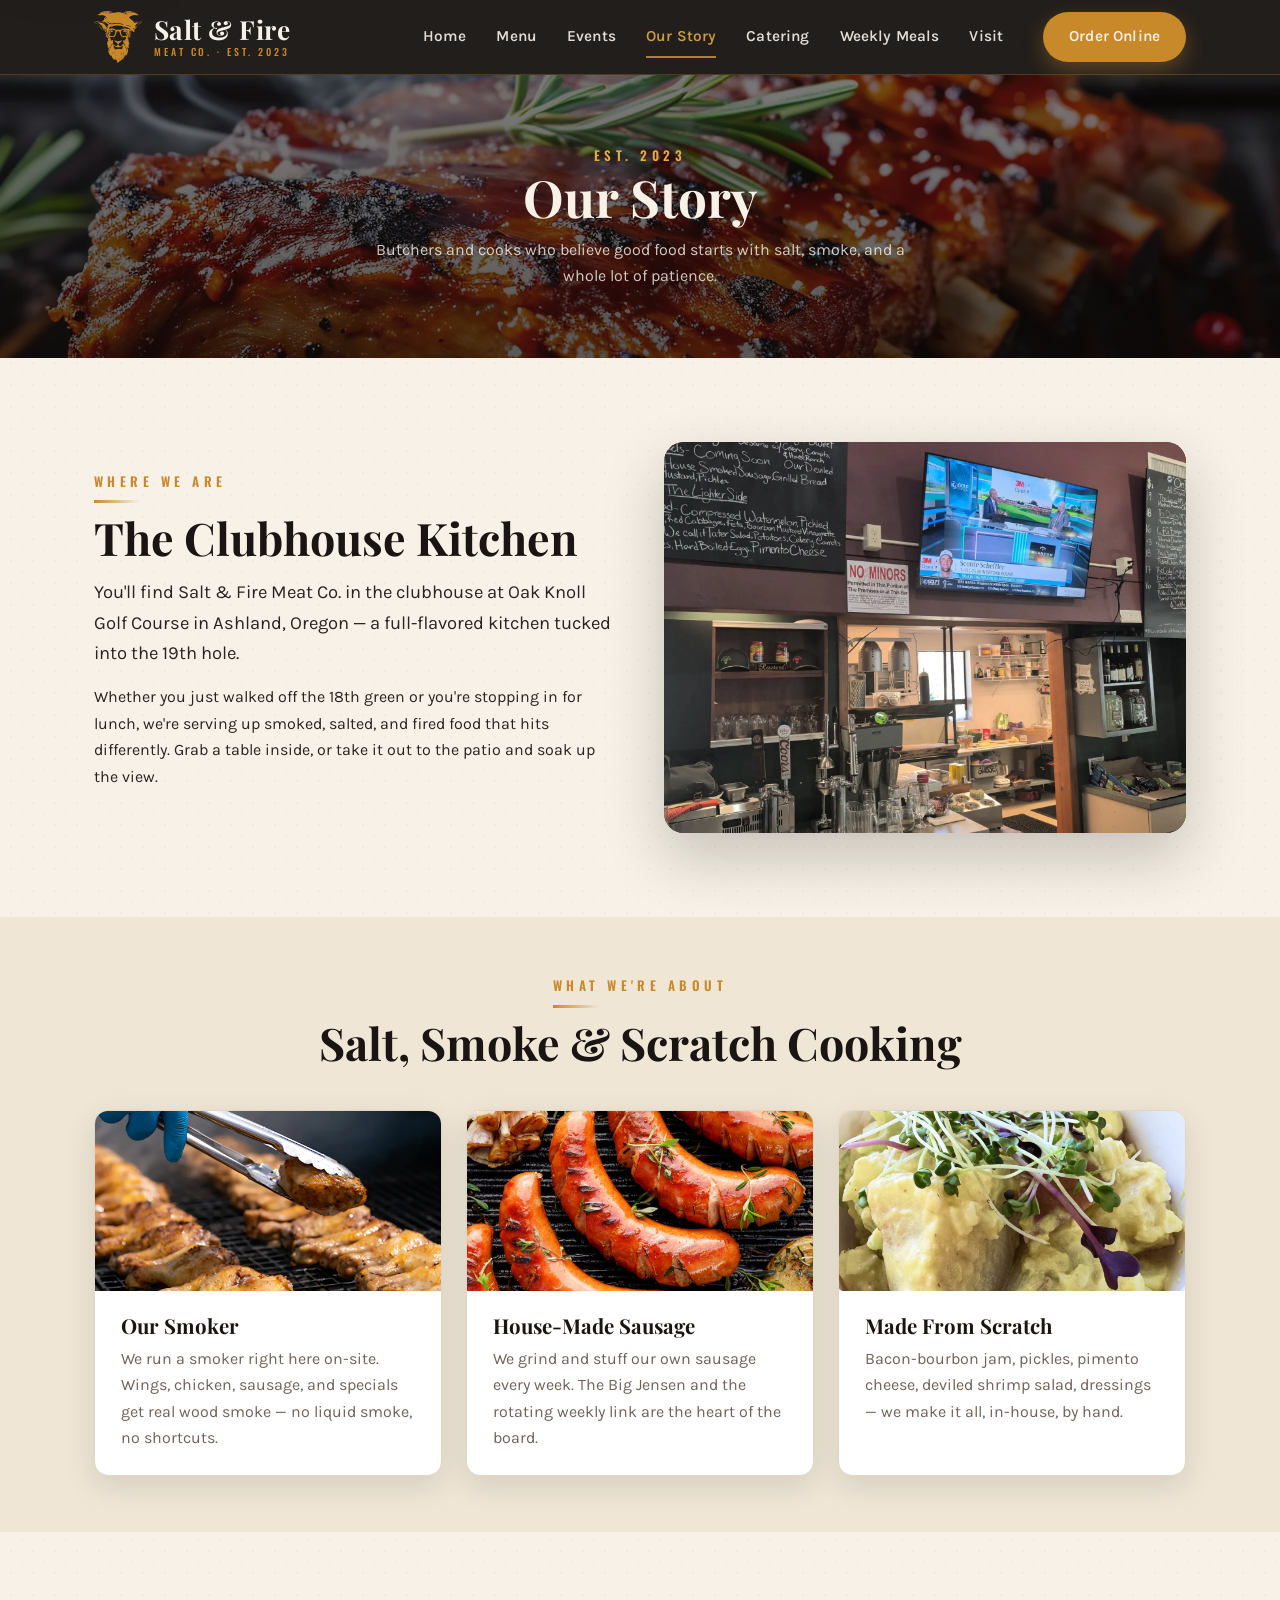
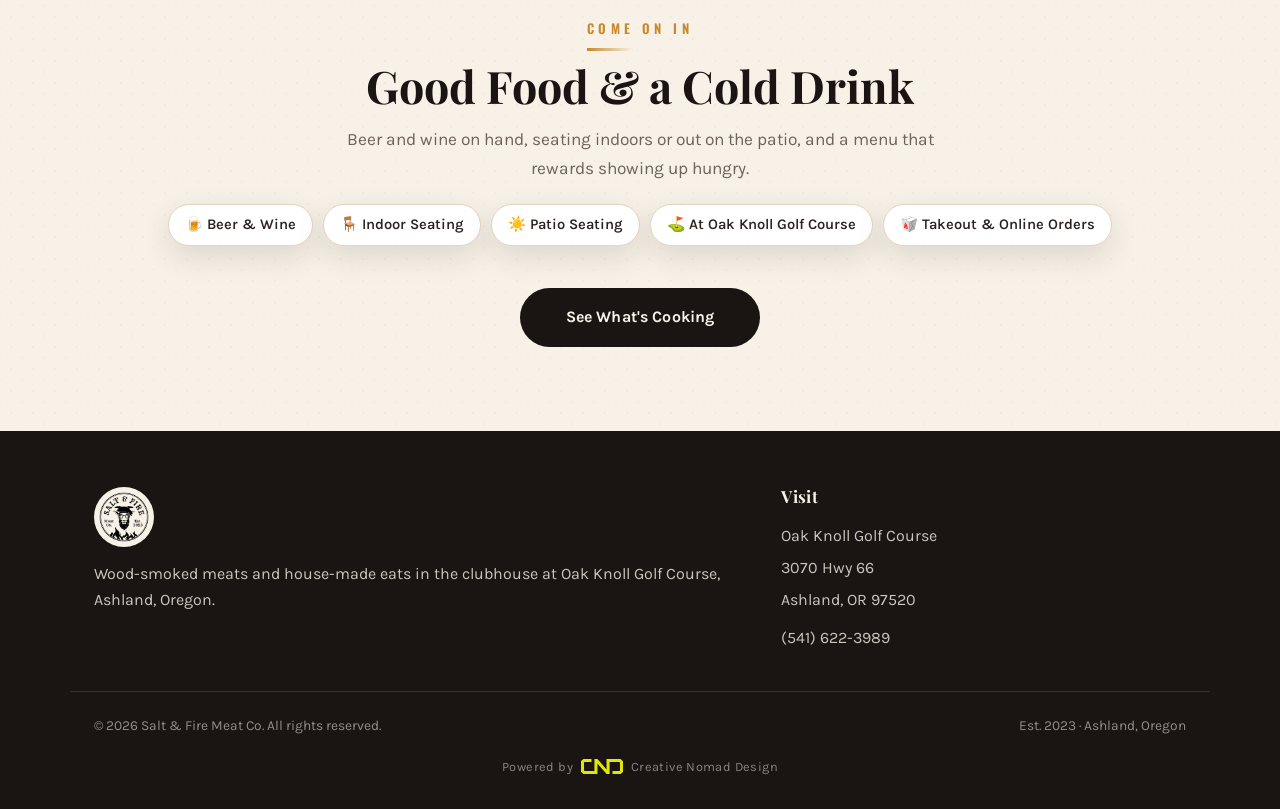
==== about.html @ dfd7606c "Weekly special: The #31 (maple mustard pork tenderloin), retire Cluck This! photo to gallery" ====
<!DOCTYPE html>
<html lang="en">
<head>
  <meta charset="UTF-8" />
  <meta name="viewport" content="width=device-width, initial-scale=1.0" />
  <title>Our Story — Salt &amp; Fire Meat Co. | Ashland, OR</title>
  <meta name="description" content="Meet Salt & Fire Meat Co. — a scratch kitchen and on-site smoker in the clubhouse at Oak Knoll Golf Course, Ashland, Oregon." />
  <link rel="canonical" href="https://www.salt-fire.com/about.html" />
  <meta property="og:type" content="website" />
  <meta property="og:site_name" content="Salt &amp; Fire Meat Co." />
  <meta property="og:title" content="Our Story — Salt &amp; Fire Meat Co. | Ashland, OR" />
  <meta property="og:description" content="Meet Salt & Fire Meat Co. — a scratch kitchen and on-site smoker in the clubhouse at Oak Knoll Golf Course, Ashland, Oregon." />
  <meta property="og:url" content="https://www.salt-fire.com/about.html" />
  <meta property="og:image" content="https://www.salt-fire.com/assets/og/og-image.jpg" />
  <meta property="og:image:width" content="1200" />
  <meta property="og:image:height" content="630" />
  <meta name="twitter:card" content="summary_large_image" />
  <link rel="icon" href="assets/logos/favicon.png?v=12" sizes="any" />
  <link rel="icon" type="image/png" sizes="32x32" href="assets/logos/favicon-32.png?v=12" />
  <link rel="apple-touch-icon" href="assets/logos/apple-touch-icon.png?v=12" />
  <link rel="preconnect" href="https://fonts.googleapis.com" />
  <link rel="preconnect" href="https://fonts.gstatic.com" crossorigin />
  <link href="https://fonts.googleapis.com/css2?family=Playfair+Display:wght@400;600;700;800&family=Oswald:wght@400;500;600&family=Karla:wght@300;400;500;600;700&display=swap" rel="stylesheet" />
  <link rel="stylesheet" href="css/styles.css?v=37" />
</head>
<body>

  <a class="skip-link" href="#main">Skip to content</a>

  <header class="site-header">
    <div class="container nav">
      <a class="nav__brand" href="index.html">
        <img src="assets/logos/sf_head_gld.svg" alt="Salt & Fire Meat Co. logo" />
        <span class="nav__brand-text">
          <span class="nav__brand-name">Salt &amp; Fire</span>
          <span class="nav__brand-sub">Meat Co. · Est. 2023</span>
        </span>
      </a>
      <button class="nav__toggle" aria-label="Open menu" aria-expanded="false" aria-controls="nav-links"><span></span><span></span><span></span></button>
      <nav class="nav__links" id="nav-links">
        <a href="index.html" data-page="index.html">Home</a>
        <a href="menu.html" data-page="menu.html">Menu</a>
        <a href="events.html" data-page="events.html">Events</a>
        <a href="about.html" data-page="about.html">Our Story</a>
        <a href="catering.html" data-page="catering.html">Catering</a>
        <a href="preorders.html" data-page="preorders.html">Weekly Meals</a>
        <a href="location.html" data-page="location.html">Visit</a>
        <a class="btn btn--primary btn--sm nav__cta" href="menu.html#order">Order Online</a>
      </nav>
    </div>
  </header>

  <main id="main" tabindex="-1">
  <section class="page-banner page-banner--our-story">
    <div class="container">
      <span class="eyebrow" style="color:var(--ember-l);">Est. 2023</span>
      <h1>Our Story</h1>
      <p>Butchers and cooks who believe good food starts with salt, smoke, and a whole lot of patience.</p>
    </div>
  </section>

  <section class="section">
    <div class="container split">
      <div class="prose">
        <span class="eyebrow eyebrow--stamp">Where We Are</span>
        <h2 class="section-title">The Clubhouse Kitchen</h2>
        <p class="lead">You'll find Salt &amp; Fire Meat Co. in the clubhouse at Oak Knoll Golf Course in Ashland, Oregon — a full-flavored kitchen tucked into the 19th hole.</p>
        <p>Whether you just walked off the 18th green or you're stopping in for lunch, we're serving up smoked, salted, and fired food that hits differently. Grab a table inside, or take it out to the patio and soak up the view.</p>
      </div>
      <div class="split--media split--media--photo">
        <img src="assets/photos/our_story/our_story_main.webp" data-fallback="assets/logos/salt-n-fire-final.png" alt="Behind the bar at Salt & Fire Meat Co. — kitchen, taps, and the menu boards" />
      </div>
    </div>
  </section>

  <section class="section section--tight" style="background:var(--cream-2);">
    <div class="container">
      <div class="text-center">
        <span class="eyebrow eyebrow--stamp">What We're About</span>
        <h2 class="section-title">Salt, Smoke &amp; Scratch Cooking</h2>
      </div>
      <div class="grid grid-3 mt-3">
        <div class="feature feature--photo">
          <img class="feature__photo" src="assets/photos/our_story/smoker.webp" alt="Our Smoker" data-fallback="assets/logos/salt-n-fire-final.png" loading="lazy">
          <div class="feature__body">
            <h3>Our Smoker</h3>
            <p>We run a smoker right here on-site. Wings, chicken, sausage, and specials get real wood smoke — no liquid smoke, no shortcuts.</p>
          </div>
        </div>
        <div class="feature feature--photo">
          <img class="feature__photo" src="assets/photos/our_story/house_made_sausage.webp" alt="House-Made Sausage" data-fallback="assets/logos/salt-n-fire-final.png" loading="lazy">
          <div class="feature__body">
            <h3>House-Made Sausage</h3>
            <p>We grind and stuff our own sausage every week. The Big Jensen and the rotating weekly link are the heart of the board.</p>
          </div>
        </div>
        <div class="feature feature--photo">
          <img class="feature__photo" src="assets/photos/our_story/made_from_scratch.webp" alt="Made From Scratch" data-fallback="assets/logos/salt-n-fire-final.png" loading="lazy">
          <div class="feature__body">
            <h3>Made From Scratch</h3>
            <p>Bacon-bourbon jam, pickles, pimento cheese, deviled shrimp salad, dressings — we make it all, in-house, by hand.</p>
          </div>
        </div>
      </div>
    </div>
  </section>

  <section class="section">
    <div class="container">
      <div class="text-center">
        <span class="eyebrow eyebrow--stamp">Come On In</span>
        <h2 class="section-title">Good Food &amp; a Cold Drink</h2>
        <p class="section-lead center-lead">Beer and wine on hand, seating indoors or out on the patio, and a menu that rewards showing up hungry.</p>
        <div class="badge-row" style="justify-content:center;">
          <span class="badge">🍺 Beer &amp; Wine</span>
          <span class="badge">🪑 Indoor Seating</span>
          <span class="badge">☀️ Patio Seating</span>
          <span class="badge">⛳ At Oak Knoll Golf Course</span>
          <span class="badge">🥡 Takeout &amp; Online Orders</span>
        </div>
        <a class="btn btn--dark mt-3" href="menu.html">See What's Cooking</a>
      </div>
    </div>
  </section>

  </main>

  <footer class="site-footer">
    <div class="container footer-grid">
      <div class="footer-brand">
        <img src="assets/logos/salt-n-fire-final.png" alt="Salt & Fire Meat Co." />
        <p>Wood-smoked meats and house-made eats in the clubhouse at Oak Knoll Golf Course, Ashland, Oregon.</p>
      </div>
      <div>
        <h4>Visit</h4>
        <ul class="footer-links">
          <li><a href="https://www.google.com/maps/dir/?api=1&destination=Salt+And+Fire,+3070+Hwy+66,+Ashland,+OR+97520" target="_blank" rel="noopener" style="display:inline-block;line-height:2;">Oak Knoll Golf Course<br />3070 Hwy 66<br />Ashland, OR 97520</a></li>
          <li><a href="tel:15416223989">(541) 622-3989</a></li>
        </ul>
      </div>
    </div>
    <div class="container footer-bottom">
      <span>© 2026 Salt &amp; Fire Meat Co. All rights reserved.</span>
      <span>Est. 2023 · Ashland, Oregon</span>
    </div>
    <div class="container footer-powered">
      <a href="https://creativenomad.design/" target="_blank" rel="noopener">Powered by <img src="assets/logos/CND_logo.svg" alt="Creative Nomad Design" /> Creative Nomad Design</a>
    </div>
  </footer>

  <script src="js/main.js?v=23"></script>
</body>
</html>
---- css/styles.css ----
/* =========================================================
   Salt & Fire Meat Co. — Shared Styles
   Smokehouse palette: charcoal, burgundy, ember gold, cream
   Fonts: Playfair Display (headings) + Karla (body)
   ========================================================= */

:root {
  --charcoal:   #1a1513;
  --charcoal-2: #241d1a;
  --burgundy:   #6d1f2c;   /* matches the restaurant wall */
  --burgundy-d: #551621;
  --ember:      #c8892b;   /* warm gold / flame */
  --ember-l:    #e0a94a;
  --cream:      #f7f1e7;
  --cream-2:    #efe6d6;
  --ink:        #2a2320;
  --muted:      #6f625a;
  --line:       #e2d5c2;
  --white:      #ffffff;

  --font-display: "Playfair Display", Georgia, serif;
  --font-sign: "Oswald", "Arial Narrow", sans-serif;   /* BBQ signage / stamps */
  --font-body: "Karla", -apple-system, BlinkMacSystemFont, "Segoe UI", sans-serif;

  --shadow: 0 10px 30px rgba(26, 21, 19, 0.12);
  --shadow-lg: 0 24px 60px rgba(26, 21, 19, 0.22);
  --radius: 14px;
  --maxw: 1140px;
}

* { box-sizing: border-box; margin: 0; padding: 0; }

html { scroll-behavior: smooth; }

body {
  font-family: var(--font-body);
  color: var(--ink);
  /* warm kraft-paper texture */
  background-color: var(--cream);
  background-image:
    radial-gradient(rgba(140,105,70,.05) 1px, transparent 1px),
    radial-gradient(rgba(140,105,70,.04) 1px, transparent 1px);
  background-size: 22px 22px, 22px 22px;
  background-position: 0 0, 11px 11px;
  line-height: 1.65;
  -webkit-font-smoothing: antialiased;
}

img { max-width: 100%; display: block; }

a { color: inherit; text-decoration: none; }

h1, h2, h3, h4 { font-family: var(--font-display); font-weight: 700; line-height: 1.12; color: var(--charcoal); }

.container { width: 100%; max-width: var(--maxw); margin: 0 auto; padding: 0 24px; }

.eyebrow {
  font-family: var(--font-sign);
  text-transform: uppercase;
  letter-spacing: .34em;
  font-size: .82rem;
  font-weight: 600;
  color: var(--ember);
  display: inline-block;
}
/* little flame-divider under signage eyebrows */
.eyebrow--stamp::after {
  content: ""; display: block; width: 46px; height: 3px; margin-top: 8px;
  background: linear-gradient(90deg, var(--ember), transparent);
}

.section { padding: 84px 0; }
.section--tight { padding: 56px 0; }
.section-title { font-size: clamp(1.9rem, 4vw, 2.8rem); margin: 10px 0 14px; }
.section-lead { max-width: 620px; color: var(--muted); font-size: 1.08rem; }
.text-center { text-align: center; }
.center-lead { margin-left: auto; margin-right: auto; }

/* ---------- Buttons ---------- */
.btn {
  display: inline-flex; align-items: center; justify-content: center; gap: 10px;
  font-family: var(--font-body); font-weight: 700; font-size: 1rem;
  padding: 14px 44px; border-radius: 999px; cursor: pointer;
  border: 2px solid transparent; transition: transform .15s ease, box-shadow .15s ease, background .15s ease, color .15s ease;
  letter-spacing: .01em;
}
.btn:hover { transform: translateY(-2px); }
.btn--primary { background: var(--ember); color: var(--charcoal); box-shadow: 0 8px 20px rgba(200,137,43,.35); }
.btn--primary:hover { background: var(--ember-l); }
.btn--ghost { background: transparent; color: var(--cream); border-color: rgba(247,241,231,.4); }
.btn--ghost:hover { border-color: var(--cream); background: rgba(247,241,231,.08); }
.btn--dark { background: var(--charcoal); color: var(--cream); }
.btn--dark:hover { background: var(--charcoal-2); }
.btn--sm { padding: 10px 24px; font-size: .92rem; }

/* ---------- Header / Nav ---------- */
.site-header {
  position: sticky; top: 0; z-index: 50;
  background: rgba(26,21,19,.96);
  backdrop-filter: blur(8px);
  border-bottom: 1px solid rgba(200,137,43,.28);
}
.nav {
  display: flex; align-items: center; justify-content: space-between;
  height: 74px;
}
.nav__brand { display: flex; align-items: center; gap: 12px; }
.nav__brand img { width: auto; height: 52px; display: block; }
.nav__brand-text { display: flex; flex-direction: column; line-height: 1; }
.nav__brand-name { font-family: var(--font-display); font-weight: 700; color: var(--cream); font-size: 1.64rem; letter-spacing: .02em; }
.nav__brand-sub { font-family: var(--font-sign); font-size: .62rem; letter-spacing: .3em; text-transform: uppercase; color: var(--ember); margin-top: 3px; font-weight: 500; }

.nav__links { display: flex; align-items: center; gap: 30px; }
.nav__links a {
  color: var(--cream); font-weight: 600; font-size: .96rem; letter-spacing: .01em;
  position: relative; padding: 4px 0; opacity: .9;
}
.nav__links a:hover { opacity: 1; color: var(--ember-l); }
.nav__links a.is-active { color: var(--ember-l); }
.nav__links a.is-active::after {
  content: ""; position: absolute; left: 0; bottom: -4px; width: 100%; height: 2px; background: var(--ember);
}
.nav__links a.nav__cta { margin-left: 10px; padding: 10px 24px; opacity: 1; }
.nav__links a.nav__cta:hover { color: var(--charcoal); }

.nav__toggle {
  display: none; background: none; border: 0; cursor: pointer; padding: 8px;
}
.nav__toggle span { display: block; width: 26px; height: 2px; background: var(--cream); margin: 5px 0; transition: .25s; }

@media (max-width: 1024px) {
  .nav__toggle { display: block; }
  .nav__links {
    position: absolute; top: 74px; left: 0; right: 0;
    flex-direction: column; align-items: stretch; gap: 0;
    background: var(--charcoal); border-bottom: 0;
    padding: 0 24px; max-height: 0; overflow: hidden;
    transition: max-height .3s ease; }
  .nav__links.is-open {
    max-height: 460px; padding: 8px 24px 24px;
    border-bottom: 1px solid rgba(200,137,43,.28); }
  .nav__links a { padding: 14px 0; border-bottom: 1px solid rgba(247,241,231,.08); }
  .nav__cta { margin: 14px 0 0; }
}

/* ---------- Hero ---------- */
.hero {
  position: relative;
  /* smoky charcoal with warm woodgrain planks + ember glow */
  background:
    linear-gradient(rgba(18,13,11,.86), rgba(18,13,11,.9)),
    repeating-linear-gradient(90deg, rgba(0,0,0,.16) 0 2px, transparent 2px 7px),
    repeating-linear-gradient(0deg, rgba(80,45,25,.35) 0 26px, rgba(52,30,18,.35) 26px 52px),
    radial-gradient(circle at 72% 8%, rgba(200,137,43,.28), transparent 55%),
    var(--charcoal);
  color: var(--cream);
  text-align: center;
  padding: 52px 0 88px;
  overflow: hidden;
}
.hero::before {
  content: ""; position: absolute; inset: 0; z-index: 0; pointer-events: none;
  background: url('../assets/photos/home/james.webp') center/cover no-repeat;
  opacity: .2;
  -webkit-mask-image: linear-gradient(90deg, transparent 0%, #000 28%, #000 72%, transparent 100%);
          mask-image: linear-gradient(90deg, transparent 0%, #000 28%, #000 72%, transparent 100%);
}
.hero::after {
  content: ""; position: absolute; inset: 0; z-index: 1; pointer-events: none;
  background: radial-gradient(circle at 50% 120%, rgba(200,137,43,.35), transparent 45%);
  opacity: .5;
}
.hero__kicker { position: relative; z-index: 2; color: var(--ember-l); display: inline-block; margin-bottom: 14px; }
.hero__kicker::after { margin-left: auto; margin-right: auto; }
.hero__logo { width: 148px; height: 148px; margin: 0 auto 22px; background: var(--cream); border-radius: 50%; padding: 10px; box-shadow: var(--shadow-lg); position: relative; z-index: 2; }
.hero__title { font-size: clamp(2.4rem, 6vw, 4.2rem); color: var(--cream); position: relative; z-index: 2; }
.hero__title .amp { color: var(--ember-l); white-space: nowrap; } /* keep "Done Right." together so it wraps as one unit on phones */
.hero__tagline { max-width: 640px; margin: 18px auto 0; font-size: 1.2rem; color: rgba(247,241,231,.86); position: relative; z-index: 2; }
.hero__meta { margin-top: 12px; font-size: .95rem; letter-spacing: .04em; color: var(--ember-l); position: relative; z-index: 2; }
.hero__actions { margin-top: 34px; display: flex; gap: 14px; justify-content: center; flex-wrap: wrap; position: relative; z-index: 2; }

/* page banner (interior pages) */
.page-banner {
  background:
    linear-gradient(rgba(16,11,9,.82), rgba(16,11,9,.9)),
    repeating-linear-gradient(0deg, rgba(0,0,0,.14) 0 26px, rgba(255,255,255,.02) 26px 52px),
    var(--burgundy);
  color: var(--cream); text-align: center; padding: 68px 0;
}
/* Weekly Meals banner — photo behind the title, same treatment as the home hero */
.page-banner--meals {
  background:
    linear-gradient(rgba(16,11,9,.55), rgba(16,11,9,.68)),
    url('../assets/photos/weekly_meals/page_banner.webp') center/cover no-repeat,
    var(--charcoal);
}
.page-banner--catering {
  background:
    linear-gradient(rgba(16,11,9,.55), rgba(16,11,9,.68)),
    url('../assets/photos/catering/page_banner.webp') center/cover no-repeat,
    var(--charcoal);
}
.page-banner--menu {
  background:
    radial-gradient(ellipse 62% 120% at 50% 55%, rgba(16,11,9,.62), transparent 100%),
    linear-gradient(rgba(16,11,9,.42), rgba(16,11,9,.55)),
    url('../assets/photos/menu/page_banner.webp') center/cover no-repeat,
    var(--charcoal);
}
.page-banner--events {
  background:
    linear-gradient(rgba(16,11,9,.55), rgba(16,11,9,.68)),
    url('../assets/photos/events/banner_events.webp') center/cover no-repeat,
    var(--charcoal);
}
.page-banner--our-story {
  background:
    linear-gradient(rgba(16,11,9,.55), rgba(16,11,9,.68)),
    url('../assets/photos/our_story/banner_our_story.webp') center/cover no-repeat,
    var(--charcoal);
}
.page-banner--visit {
  background:
    linear-gradient(rgba(16,11,9,.55), rgba(16,11,9,.68)),
    url('../assets/photos/visit/banner_visit.webp') center/cover no-repeat,
    var(--charcoal);
}
.page-banner h1 { color: var(--cream); font-size: clamp(2rem, 5vw, 3.2rem); }
.page-banner p { color: rgba(247,241,231,.82); margin-top: 10px; max-width: 560px; margin-left: auto; margin-right: auto; }

/* ---------- Cards / features ---------- */
.grid { display: grid; gap: 24px; }
.grid-3 { grid-template-columns: repeat(3, 1fr); }
.grid-2 { grid-template-columns: repeat(2, 1fr); }
@media (max-width: 860px) { .grid-3 { grid-template-columns: 1fr; } .grid-2 { grid-template-columns: 1fr; } }

.feature {
  background: var(--white); border: 1px solid var(--line); border-radius: var(--radius);
  padding: 30px 26px; box-shadow: var(--shadow); transition: transform .18s ease;
}
.feature:hover { transform: translateY(-4px); }
.feature__icon { font-size: 1.7rem; width: 54px; height: 54px; display: grid; place-items: center; background: var(--cream-2); border-radius: 12px; margin-bottom: 16px; }
.feature h3 { font-size: 1.28rem; margin-bottom: 8px; }
.feature p { color: var(--muted); }

/* Photo variant — image bleeds to the card edges, body keeps the normal padding */
.feature--photo { padding: 0; overflow: hidden; }
.feature__photo { width: 100%; height: 180px; object-fit: cover; display: block; }
.feature__photo.is-fallback { object-fit: contain; padding: 30px; background: var(--cream-2); opacity: .85; }
.feature__body { padding: 24px 26px; }
.feature__body h3 { font-size: 1.28rem; margin-bottom: 8px; }
.feature__body p { color: var(--muted); }

/* ---------- CTA band ---------- */
.cta-band {
  background: linear-gradient(135deg, var(--burgundy), var(--burgundy-d));
  color: var(--cream); text-align: center; border-radius: 20px; padding: 56px 30px;
  box-shadow: var(--shadow-lg);
}
/* Food-photo CTA band backgrounds — one modifier per page, same tint
   treatment as the page banners above so text stays legible. */
.cta-band.cta-band--photo { background-size: cover; background-position: center; }
.cta-band--home {
  background-image: radial-gradient(ellipse 70% 140% at 50% 50%, rgba(20,8,10,.5), transparent 72%), linear-gradient(135deg, rgba(109,31,44,.52), rgba(85,22,33,.62)), url('../assets/photos/online_ordering/online_order_06.webp');
}
.cta-band--menu {
  background-image: radial-gradient(ellipse 70% 140% at 50% 50%, rgba(20,8,10,.5), transparent 72%), linear-gradient(135deg, rgba(109,31,44,.52), rgba(85,22,33,.62)), url('../assets/photos/online_ordering/online_order_06.webp');
}
.cta-band--events {
  background-image: radial-gradient(ellipse 70% 140% at 50% 50%, rgba(20,8,10,.5), transparent 72%), linear-gradient(135deg, rgba(109,31,44,.52), rgba(85,22,33,.62)), url('../assets/photos/online_ordering/online_order_06.webp');
}
.cta-band--location {
  background-image: radial-gradient(ellipse 70% 140% at 50% 50%, rgba(20,8,10,.5), transparent 72%), linear-gradient(135deg, rgba(109,31,44,.52), rgba(85,22,33,.62)), url('../assets/photos/online_ordering/online_order_06.webp');
}
.cta-band h2 { color: var(--cream); font-size: clamp(1.7rem, 4vw, 2.5rem); }
.cta-band p { color: rgba(247,241,231,.85); max-width: 540px; margin: 12px auto 26px; }
.cta-band--photo .eyebrow, .cta-band--photo h2, .cta-band--photo p { text-shadow: 0 2px 10px rgba(10,4,5,.55); }

/* ---------- Menu ---------- */
.menu-group { margin-bottom: 52px; }
.menu-group__head { display: flex; align-items: baseline; gap: 16px; margin-bottom: 26px; }
.menu-group__head h2 { font-family: var(--font-sign); font-weight: 600; text-transform: uppercase; letter-spacing: .06em; font-size: 1.7rem; white-space: nowrap; color: var(--burgundy); }
.menu-group__rule { flex: 1; height: 2px; background: linear-gradient(90deg, var(--ember), transparent); }
.menu-group__sub { font-family: var(--font-body); font-size: .82rem; text-transform: uppercase; letter-spacing: .1em; color: var(--muted); white-space: nowrap; }
.menu-item {
  display: grid;
  grid-template-columns: 1fr auto 176px;
  grid-template-areas:
    "name  price photo"
    "desc  desc  photo";
  gap: 6px 22px; align-items: start;
  padding: 20px 0; border-bottom: 1px dashed var(--line);
}
.menu-item__name { grid-area: name; align-self: center; font-family: var(--font-display); font-size: 1.28rem; font-weight: 700; color: var(--charcoal); }
.menu-item__price { grid-area: price; align-self: center; font-family: var(--font-display); font-size: 1.28rem; font-weight: 700; color: var(--burgundy); white-space: nowrap; }
.menu-item__desc { grid-area: desc; color: var(--muted); font-size: 1rem; max-width: 620px; }
.menu-item__photo {
  grid-area: photo; align-self: center;
  width: 176px; height: 176px; border-radius: 14px; overflow: hidden;
  background: rgba(45,42,38,.04); border: 1px dashed var(--line);
  display: flex; align-items: center; justify-content: center;
}
.menu-item__photo img { width: 100%; height: 100%; object-fit: cover; display: block; }
.menu-item__photo img.is-fallback { object-fit: contain; padding: 20px; opacity: .45; }
@media (max-width: 560px) {
  .menu-group__head { flex-wrap: wrap; gap: 6px 12px; }
  .menu-group__sub { font-size: .76rem; }
  .menu-item { grid-template-columns: 1fr auto 120px; gap: 4px 14px; }
  .menu-item__photo { width: 120px; height: 120px; border-radius: 12px; }
}
.tag {
  display: inline-block; font-size: .68rem; font-weight: 700; letter-spacing: .12em; text-transform: uppercase;
  color: var(--ember); background: rgba(200,137,43,.14); border: 1px solid rgba(200,137,43,.4);
  padding: 2px 9px; border-radius: 999px; margin-left: 10px; vertical-align: middle;
}
.menu-note { font-size: .9rem; color: var(--muted); font-style: italic; }

/* ---------- Info / two-column ---------- */
.split { display: grid; grid-template-columns: 1fr 1fr; gap: 48px; align-items: center; }
@media (max-width: 860px) { .split { grid-template-columns: 1fr; gap: 32px; } }
.split--media {
  border-radius: 20px; overflow: hidden; box-shadow: var(--shadow-lg);
  background:
    radial-gradient(circle at 50% 30%, rgba(200,137,43,.28), transparent 60%),
    linear-gradient(145deg, var(--burgundy), var(--charcoal));
  min-height: 320px; display: grid; place-items: center; padding: 40px;
}
/* logo art is solid black — flip it to cream so it reads on the dark panel */
.split--media img { width: 58%; filter: invert(1) sepia(1) saturate(.35) brightness(1.12) drop-shadow(0 6px 24px rgba(0,0,0,.55)); }
/* Home story panel — Oak Knoll clubhouse photo, faded back behind the logo */
.split--media--clubhouse {
  background:
    linear-gradient(rgba(26,21,19,.22), rgba(26,21,19,.3)),
    url('../assets/photos/home/story_panel.webp') center/cover no-repeat,
    linear-gradient(145deg, var(--burgundy), var(--charcoal));
}
/* Full-bleed photo panel (Our Story) — real photo fills the card, no logo treatment */
.split--media--photo { padding: 0; }
.split--media--photo img:not(.is-fallback) { width: 100%; height: 100%; object-fit: cover; filter: none; }

.prose p { margin-bottom: 16px; color: var(--ink); }
.prose p.lead { font-size: 1.15rem; }

/* Steps */
.steps { counter-reset: step; display: grid; gap: 18px; }
.step { display: flex; gap: 18px; align-items: flex-start; background: var(--white); border: 1px solid var(--line); border-radius: var(--radius); padding: 22px 24px; box-shadow: var(--shadow); }
.step__num { flex: none; width: 42px; height: 42px; border-radius: 50%; background: var(--burgundy); color: var(--cream); font-family: var(--font-display); font-weight: 700; display: grid; place-items: center; font-size: 1.15rem; }
.step h3 { font-size: 1.2rem; margin-bottom: 4px; }
.step p { color: var(--muted); }

/* Info list (location) */
.info-list { list-style: none; display: grid; gap: 18px; }
.info-list li { display: flex; gap: 14px; }
.info-list .k { font-weight: 700; color: var(--charcoal); min-width: 96px; }
.hours-table { width: 100%; border-collapse: collapse; }
.hours-table td { padding: 10px 0; border-bottom: 1px solid var(--line); }
.hours-table td:last-child { text-align: right; color: var(--muted); }

.map-embed { border-radius: 20px; overflow: hidden; box-shadow: var(--shadow-lg); border: 0; width: 100%; min-height: 360px; }

.badge-row { display: flex; flex-wrap: wrap; gap: 10px; margin-top: 22px; }
.badge { display: inline-flex; align-items: center; gap: 8px; background: var(--white); border: 1px solid var(--line); border-radius: 999px; padding: 8px 16px; font-weight: 600; font-size: .92rem; box-shadow: var(--shadow); }

/* ---------- Footer ---------- */
.site-footer { background: var(--charcoal); color: rgba(247,241,231,.8); padding: 56px 0 30px; }
.footer-grid { display: grid; grid-template-columns: 1.6fr 1fr; gap: 40px; }
@media (max-width: 780px) { .footer-grid { grid-template-columns: 1fr; gap: 30px; } }
.site-footer h4 { color: var(--cream); font-size: 1.05rem; margin-bottom: 14px; letter-spacing: .02em; }
.site-footer a { color: rgba(247,241,231,.8); }
.site-footer a:hover { color: var(--ember-l); }
.footer-links { list-style: none; display: grid; gap: 9px; }
.footer-brand img { width: 60px; height: 60px; background: var(--cream); border-radius: 50%; padding: 5px; margin-bottom: 14px; }
.footer-bottom { border-top: 1px solid rgba(247,241,231,.12); margin-top: 40px; padding-top: 22px; display: flex; justify-content: space-between; flex-wrap: wrap; gap: 10px; font-size: .86rem; color: rgba(247,241,231,.55); }
.footer-powered { text-align: center; margin-top: 16px; }
.footer-powered a { display: inline-flex; align-items: center; gap: 8px; font-size: .8rem; letter-spacing: .03em; color: rgba(247,241,231,.5); }
.footer-powered a:hover { color: var(--cream); }
.footer-powered img { height: 15px; width: auto; opacity: .9; transition: opacity .15s ease; }
.footer-powered a:hover img { opacity: 1; }

/* ---------- Photo gallery ---------- */
.gallery { display: grid; grid-template-columns: repeat(3, 1fr); gap: 14px; }
@media (max-width: 780px) { .gallery { grid-template-columns: repeat(2, 1fr); } }
.gallery__item {
  position: relative; overflow: hidden; border-radius: 12px; aspect-ratio: 4 / 3;
  background: linear-gradient(145deg, var(--burgundy), var(--charcoal));
  box-shadow: var(--shadow);
}
.gallery__item img { width: 100%; height: 100%; object-fit: cover; transition: transform .4s ease; }
.gallery__item:hover img { transform: scale(1.06); }
/* fallback logo tint if a photo file is missing */
.gallery__item img.is-fallback { object-fit: contain; padding: 22px; filter: invert(1) sepia(1) saturate(.35) brightness(1.12); opacity: .85; }
.split--media img.is-fallback { filter: invert(1) sepia(1) saturate(.35) brightness(1.12); }

/* ---------- Photo lightbox ---------- */
/* Hidden by default; JS toggles .is-open when a gallery/menu photo is clicked. */
.lightbox {
  display: none;
  position: fixed; inset: 0; z-index: 300;
  align-items: center; justify-content: center;
  background: rgba(10,6,5,.92);
  padding: 40px;
}
.lightbox.is-open { display: flex; }
.lightbox__img { max-width: 100%; max-height: 88vh; border-radius: 10px; box-shadow: var(--shadow-lg); }
.lightbox__close {
  position: absolute; top: 22px; right: 26px;
  width: 44px; height: 44px; border-radius: 50%; border: 0;
  background: rgba(247,241,231,.14); color: var(--cream);
  font-size: 1.9rem; line-height: 1; cursor: pointer;
  display: flex; align-items: center; justify-content: center;
  transition: background .15s ease;
}
.lightbox__close:hover { background: rgba(247,241,231,.26); }
.gallery__item img, .menu-item__photo img { cursor: zoom-in; }
.gallery__item img.is-fallback, .menu-item__photo img.is-fallback { cursor: default; }

/* ---------- Today's Special board ---------- */
/* Never render until JS has populated it (guards against stale/half-loaded JS) */
#todays-special:not(.is-ready) { display: none !important; }
.special-board {
  display: grid; grid-template-columns: auto 1fr auto; align-items: center; gap: 20px 34px;
  background:
    linear-gradient(rgba(16,11,9,.7), rgba(16,11,9,.7)),
    repeating-linear-gradient(0deg, rgba(255,255,255,.02) 0 25px, rgba(0,0,0,.14) 25px 50px),
    var(--charcoal);
  color: var(--cream); border: 1px solid rgba(224,169,74,.35);
  border-radius: 18px; padding: 30px 36px; box-shadow: var(--shadow-lg);
  position: relative; overflow: hidden;
}
.special-board::before {
  content: ""; position: absolute; left: 0; top: 0; bottom: 0; width: 5px;
  background: linear-gradient(var(--ember), var(--burgundy));
  z-index: 1;
}
/* Optional special photo — set a `photo:` path on a special in js/main.js and
   it appears flush against the card's left edge. No photo = board as before. */
.special-board__photo { display: none; }
.special-board.has-photo { grid-template-columns: 340px 1fr auto; }
.special-board.has-photo .special-board__photo {
  display: block; align-self: stretch; position: relative; z-index: 0;
  margin: -30px 0 -30px -36px; min-height: 260px;
}
.special-board__photo img { width: 100%; height: 100%; object-fit: cover; display: block; }
.special-board__label { display: flex; align-items: baseline; flex-wrap: wrap; gap: 14px; margin-bottom: 10px; }
.special-board__eyebrow {
  font-family: var(--font-sign); text-transform: uppercase; letter-spacing: .07em;
  font-size: clamp(1.35rem, 2.7vw, 1.8rem); font-weight: 700; color: var(--ember-l);
  text-shadow: 0 2px 10px rgba(10,4,5,.4);
}
.special-board__day { font-family: var(--font-sign); text-transform: uppercase; letter-spacing: .1em; font-size: .9rem; color: rgba(247,241,231,.75); }
.special-board__name { color: var(--cream); font-size: clamp(1.5rem, 3.2vw, 2.1rem); margin: 0; }
.special-board__desc { color: rgba(247,241,231,.82); margin-top: 6px; max-width: 640px; }
.special-board__side { display: flex; flex-direction: column; align-items: flex-end; gap: 12px; white-space: nowrap; }
.special-board__price { font-family: var(--font-display); font-weight: 700; font-size: 1.9rem; color: var(--ember-l); }
@media (max-width: 760px) {
  .special-board { grid-template-columns: 1fr; text-align: left; gap: 14px 0; padding: 26px 24px; }
  .special-board.has-photo { grid-template-columns: 1fr; }
  .special-board.has-photo .special-board__photo { margin: -26px -24px 4px; height: 260px; min-height: 0; }
  .special-board__label { gap: 10px; }
  .special-board__side { align-items: flex-start; flex-direction: row; justify-content: space-between; width: 100%; align-items: center; }
}

/* ---------- Events calendar embed ---------- */
.cal-embed {
  position: relative; border: 1px solid var(--line); border-radius: var(--radius);
  overflow: hidden; background: var(--white); box-shadow: var(--shadow); min-height: 320px;
}
.cal-embed iframe { display: block; }
.cal-embed:not(.is-connected) iframe { display: none; }
.cal-embed__placeholder { text-align: center; padding: 60px 30px; }
.cal-embed.is-connected .cal-embed__placeholder { display: none; }
.cal-embed__icon { font-size: 2.4rem; margin-bottom: 12px; }
.cal-embed__placeholder h3 { font-size: 1.3rem; margin-bottom: 8px; }
.cal-embed__placeholder p { color: var(--muted); max-width: 460px; margin: 0 auto; }

/* ---------- Accessibility ---------- */
/* Skip-to-content link — visible only when focused */
.skip-link {
  position: absolute; left: 12px; top: -60px; z-index: 200;
  background: var(--charcoal); color: var(--cream);
  padding: 10px 18px; border-radius: 8px; font-weight: 700;
  box-shadow: var(--shadow); transition: top .2s ease;
}
.skip-link:focus { top: 12px; }

/* Visible keyboard focus indicator (mouse clicks stay clean via :focus-visible) */
a:focus-visible, button:focus-visible, .btn:focus-visible,
input:focus-visible, [tabindex]:focus-visible, iframe:focus-visible {
  outline: 3px solid var(--ember-l);
  outline-offset: 3px;
  border-radius: 6px;
}
:target { scroll-margin-top: 90px; }

/* Respect users who prefer reduced motion */
@media (prefers-reduced-motion: reduce) {
  html { scroll-behavior: auto; }
  *, *::before, *::after {
    animation-duration: .001ms !important; animation-iteration-count: 1 !important;
    transition-duration: .001ms !important; scroll-behavior: auto !important;
  }
  .btn:hover, .feature:hover { transform: none; }
}

/* utility */
.mt-0{margin-top:0}.mt-1{margin-top:14px}.mt-2{margin-top:28px}.mt-3{margin-top:42px}
.placeholder-note { display:inline-flex; align-items:center; gap:8px; font-size:.82rem; color: var(--muted); margin-top:10px; }
.placeholder-note::before { content:"●"; color: var(--ember); font-size:.6rem; }
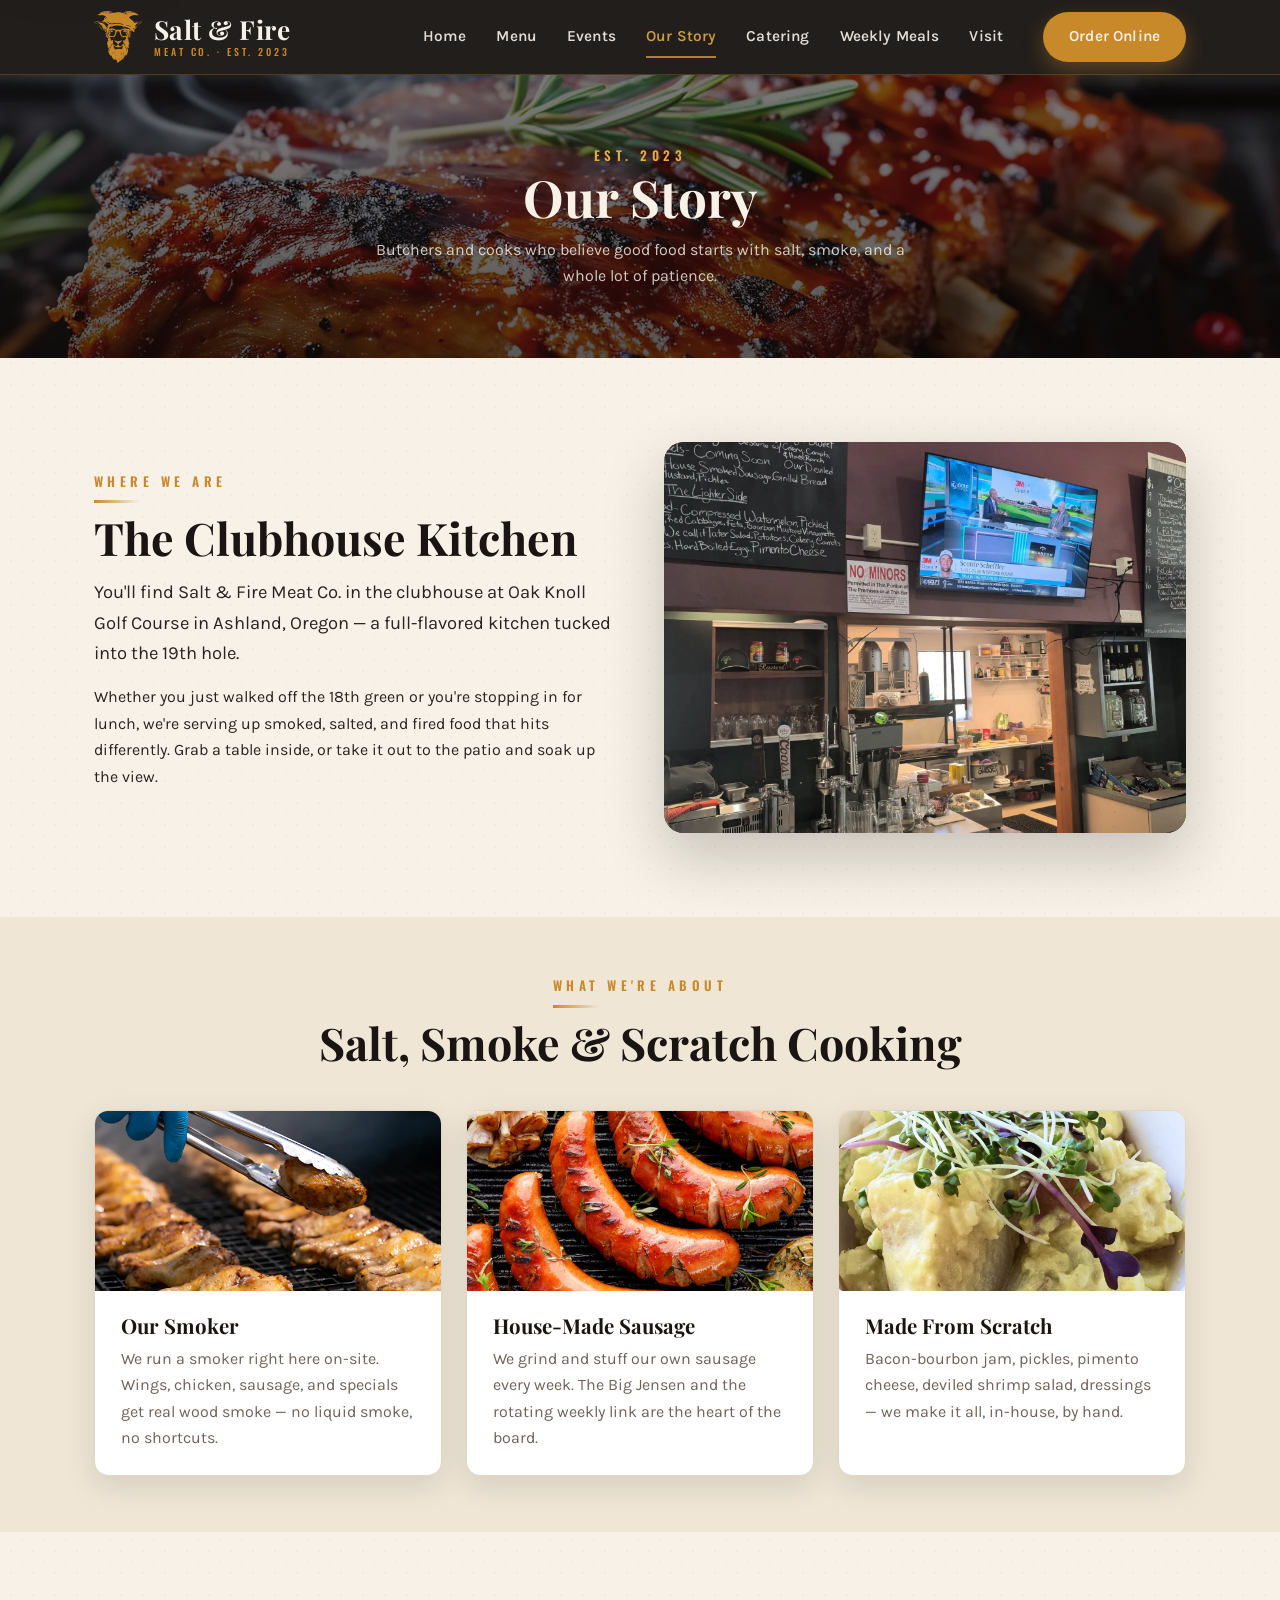
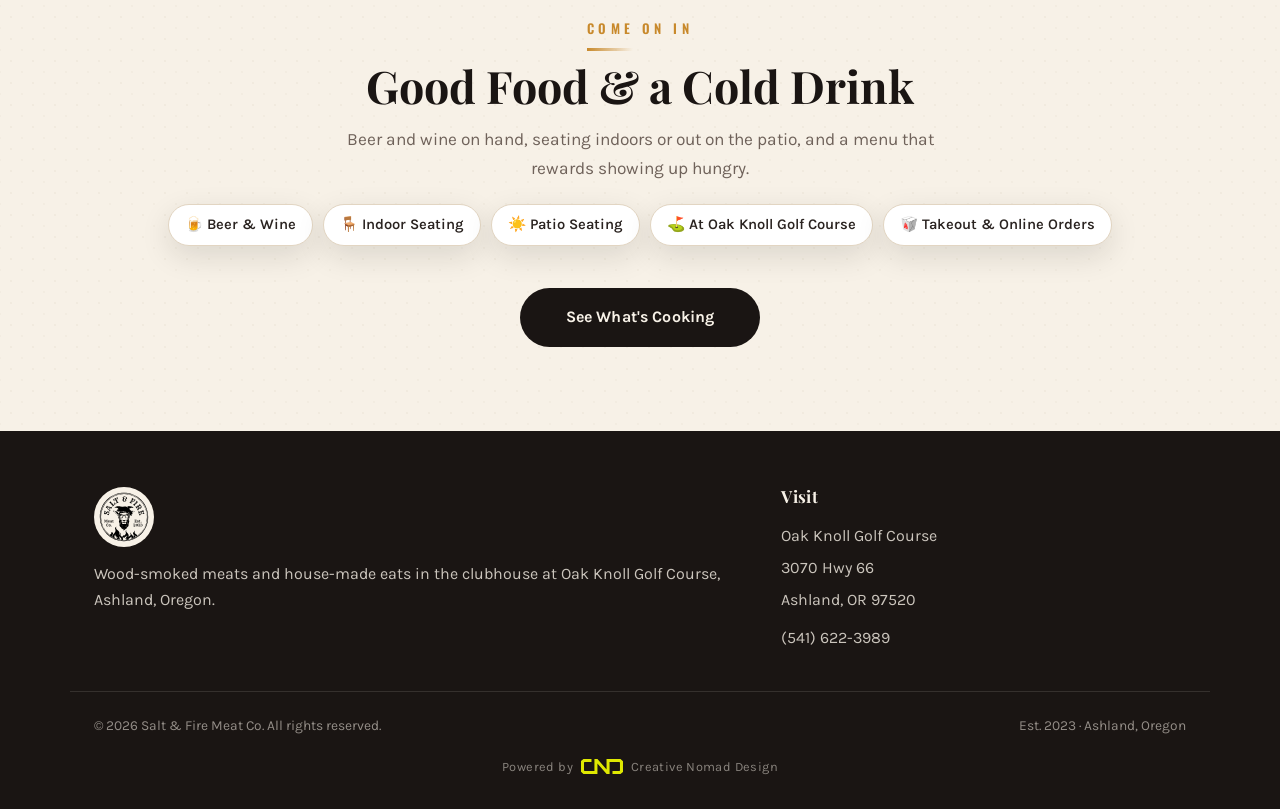
==== commit 1cd406ea: "Perf: SVG logo, cache headers, drop story.jpg 404" ====
--- a/about.html
+++ b/about.html
@@ -21,7 +21,7 @@
   <link rel="preconnect" href="https://fonts.googleapis.com" />
   <link rel="preconnect" href="https://fonts.gstatic.com" crossorigin />
   <link href="https://fonts.googleapis.com/css2?family=Playfair+Display:wght@400;600;700;800&family=Oswald:wght@400;500;600&family=Karla:wght@300;400;500;600;700&display=swap" rel="stylesheet" />
-  <link rel="stylesheet" href="css/styles.css?v=37" />
+  <link rel="stylesheet" href="css/styles.css?v=39" />
 </head>
 <body>
 
@@ -68,7 +68,7 @@
         <p>Whether you just walked off the 18th green or you're stopping in for lunch, we're serving up smoked, salted, and fired food that hits differently. Grab a table inside, or take it out to the patio and soak up the view.</p>
       </div>
       <div class="split--media split--media--photo">
-        <img src="assets/photos/our_story/our_story_main.webp" data-fallback="assets/logos/salt-n-fire-final.png" alt="Behind the bar at Salt & Fire Meat Co. — kitchen, taps, and the menu boards" />
+        <img src="assets/photos/our_story/our_story_main.webp" data-fallback="assets/logos/logo.svg" alt="Behind the bar at Salt & Fire Meat Co. — kitchen, taps, and the menu boards" />
       </div>
     </div>
   </section>
@@ -81,21 +81,21 @@
       </div>
       <div class="grid grid-3 mt-3">
         <div class="feature feature--photo">
-          <img class="feature__photo" src="assets/photos/our_story/smoker.webp" alt="Our Smoker" data-fallback="assets/logos/salt-n-fire-final.png" loading="lazy">
+          <img class="feature__photo" src="assets/photos/our_story/smoker.webp" alt="Our Smoker" data-fallback="assets/logos/logo.svg" loading="lazy">
           <div class="feature__body">
             <h3>Our Smoker</h3>
             <p>We run a smoker right here on-site. Wings, chicken, sausage, and specials get real wood smoke — no liquid smoke, no shortcuts.</p>
           </div>
         </div>
         <div class="feature feature--photo">
-          <img class="feature__photo" src="assets/photos/our_story/house_made_sausage.webp" alt="House-Made Sausage" data-fallback="assets/logos/salt-n-fire-final.png" loading="lazy">
+          <img class="feature__photo" src="assets/photos/our_story/house_made_sausage.webp" alt="House-Made Sausage" data-fallback="assets/logos/logo.svg" loading="lazy">
           <div class="feature__body">
             <h3>House-Made Sausage</h3>
             <p>We grind and stuff our own sausage every week. The Big Jensen and the rotating weekly link are the heart of the board.</p>
           </div>
         </div>
         <div class="feature feature--photo">
-          <img class="feature__photo" src="assets/photos/our_story/made_from_scratch.webp" alt="Made From Scratch" data-fallback="assets/logos/salt-n-fire-final.png" loading="lazy">
+          <img class="feature__photo" src="assets/photos/our_story/made_from_scratch.webp" alt="Made From Scratch" data-fallback="assets/logos/logo.svg" loading="lazy">
           <div class="feature__body">
             <h3>Made From Scratch</h3>
             <p>Bacon-bourbon jam, pickles, pimento cheese, deviled shrimp salad, dressings — we make it all, in-house, by hand.</p>
@@ -128,7 +128,7 @@
   <footer class="site-footer">
     <div class="container footer-grid">
       <div class="footer-brand">
-        <img src="assets/logos/salt-n-fire-final.png" alt="Salt & Fire Meat Co." />
+        <img src="assets/logos/logo.svg" alt="Salt & Fire Meat Co." />
         <p>Wood-smoked meats and house-made eats in the clubhouse at Oak Knoll Golf Course, Ashland, Oregon.</p>
       </div>
       <div>
@@ -148,6 +148,6 @@
     </div>
   </footer>
 
-  <script src="js/main.js?v=23"></script>
+  <script src="js/main.js?v=25"></script>
 </body>
 </html>
--- a/css/styles.css
+++ b/css/styles.css
@@ -314,6 +314,40 @@
   padding: 2px 9px; border-radius: 999px; margin-left: 10px; vertical-align: middle;
 }
 .menu-note { font-size: .9rem; color: var(--muted); font-style: italic; }
+
+/* ---------- Drinks ---------- */
+.menu-divider { display: flex; align-items: center; gap: 18px; margin: 58px 0 46px; }
+.menu-divider::before, .menu-divider::after { content: ""; flex: 1; height: 2px; background: linear-gradient(90deg, transparent, var(--ember)); }
+.menu-divider::after { background: linear-gradient(90deg, var(--ember), transparent); }
+.menu-divider span {
+  font-family: var(--font-sign); font-weight: 600; text-transform: uppercase;
+  letter-spacing: .18em; font-size: 1.35rem; color: var(--ember); white-space: nowrap;
+}
+.drink-list { display: grid; grid-template-columns: 1fr 1fr; gap: 0 48px; }
+.drink-item {
+  display: grid; grid-template-columns: 1fr auto; gap: 3px 18px;
+  align-items: baseline; align-content: start; padding: 15px 0; border-bottom: 1px dashed var(--line);
+}
+.drink-item__name { font-family: var(--font-display); font-size: 1.1rem; font-weight: 700; color: var(--charcoal); }
+.drink-item__price { font-family: var(--font-display); font-size: 1.1rem; font-weight: 700; color: var(--burgundy); white-space: nowrap; }
+.drink-item__price i { font-style: normal; font-size: .68em; font-weight: 500; color: var(--muted); letter-spacing: .04em; }
+.drink-item__desc { grid-column: 1 / -1; color: var(--muted); font-size: .94rem; }
+.drink-row { display: flex; align-items: baseline; gap: 20px; padding: 16px 0; border-bottom: 1px dashed var(--line); flex-wrap: wrap; }
+.drink-row__label {
+  font-family: var(--font-sign); font-weight: 600; text-transform: uppercase; letter-spacing: .1em;
+  font-size: .95rem; color: var(--burgundy); white-space: nowrap; min-width: 92px;
+}
+.drink-tags { list-style: none; margin: 0; padding: 0; display: flex; flex-wrap: wrap; gap: 8px; }
+.drink-tags li {
+  font-size: .88rem; color: var(--charcoal); background: rgba(45,42,38,.04);
+  border: 1px solid var(--line); border-radius: 999px; padding: 5px 13px;
+}
+@media (max-width: 700px) {
+  .drink-list { grid-template-columns: 1fr; gap: 0; }
+  .menu-divider span { font-size: 1.15rem; letter-spacing: .14em; }
+  .drink-row { gap: 8px 16px; }
+  .drink-row__label { min-width: 0; width: 100%; }
+}
 
 /* ---------- Info / two-column ---------- */
 .split { display: grid; grid-template-columns: 1fr 1fr; gap: 48px; align-items: center; }
@@ -411,8 +445,8 @@
   transition: background .15s ease;
 }
 .lightbox__close:hover { background: rgba(247,241,231,.26); }
-.gallery__item img, .menu-item__photo img { cursor: zoom-in; }
-.gallery__item img.is-fallback, .menu-item__photo img.is-fallback { cursor: default; }
+.gallery__item img, .menu-item__photo img, .special-board__photo img, #weekly-special-photo { cursor: zoom-in; }
+.gallery__item img.is-fallback, .menu-item__photo img.is-fallback, #weekly-special-photo.is-fallback { cursor: default; }
 
 /* ---------- Today's Special board ---------- */
 /* Never render until JS has populated it (guards against stale/half-loaded JS) */
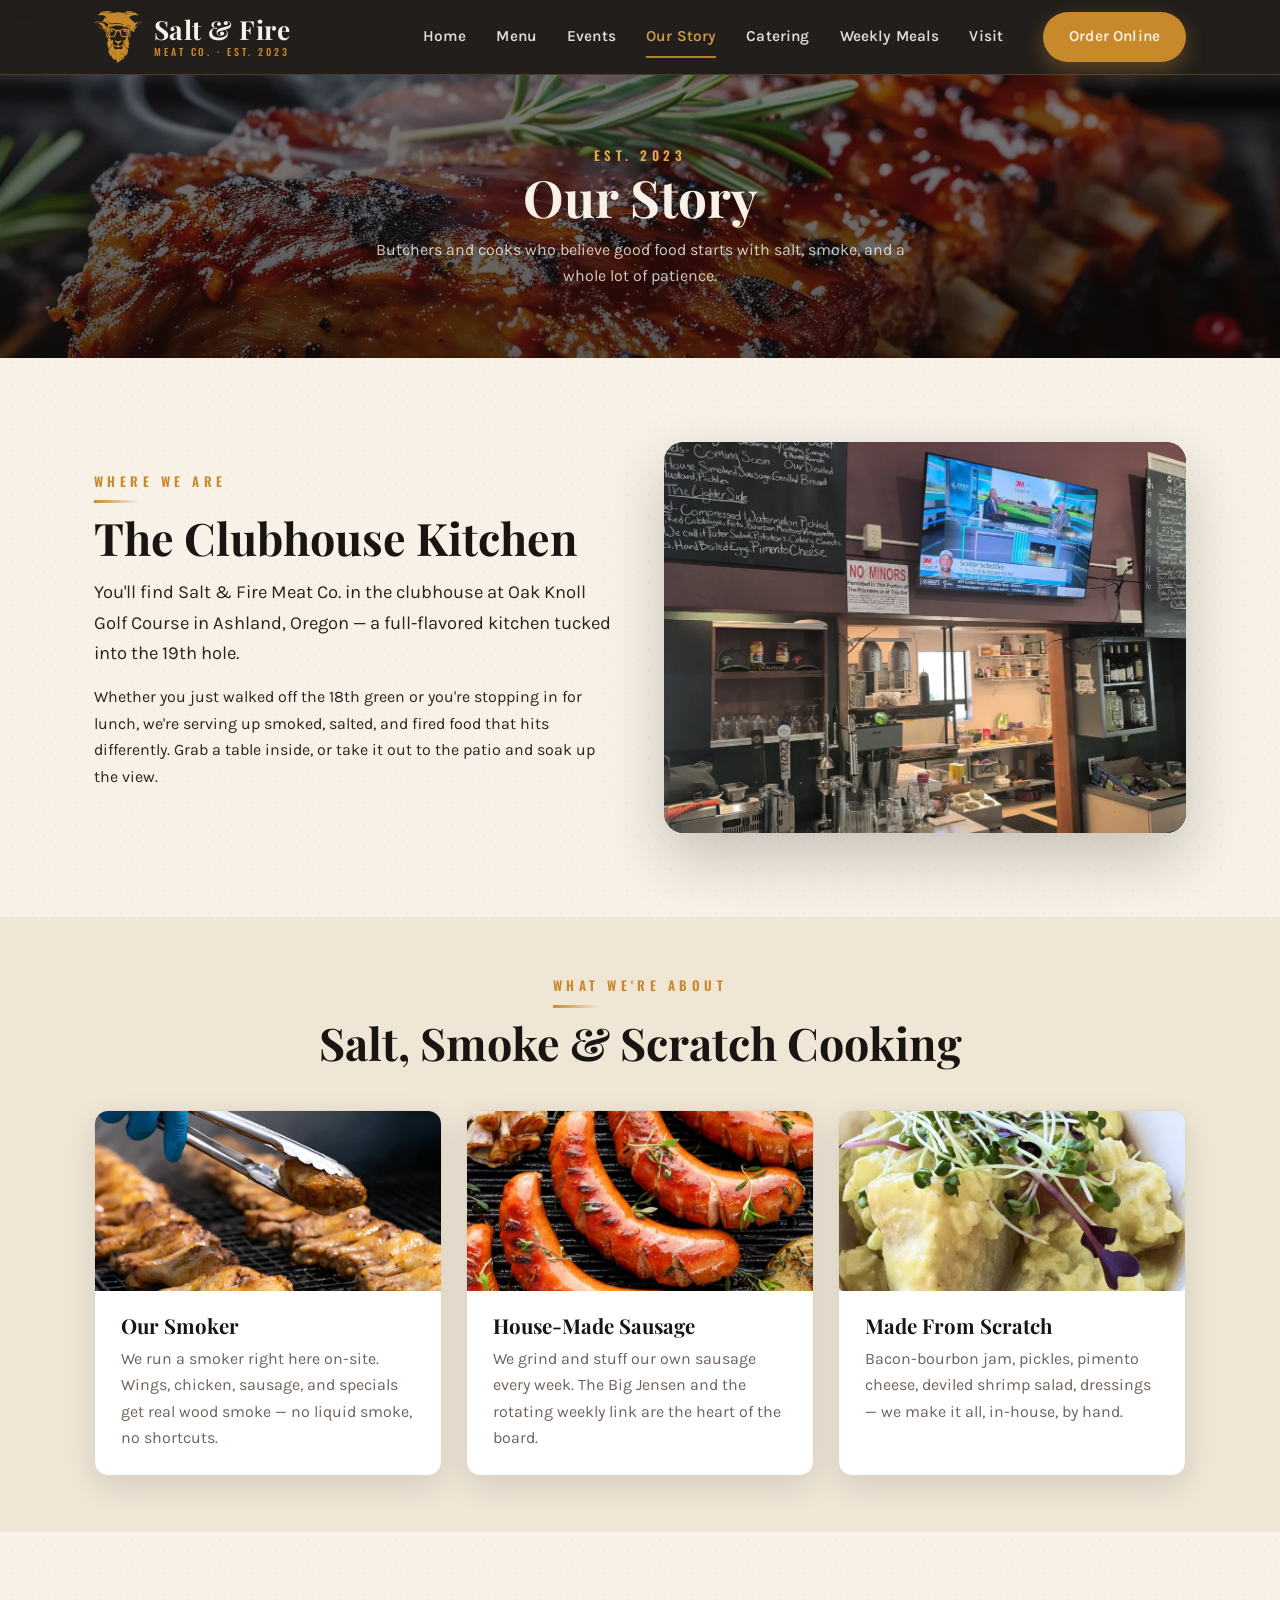
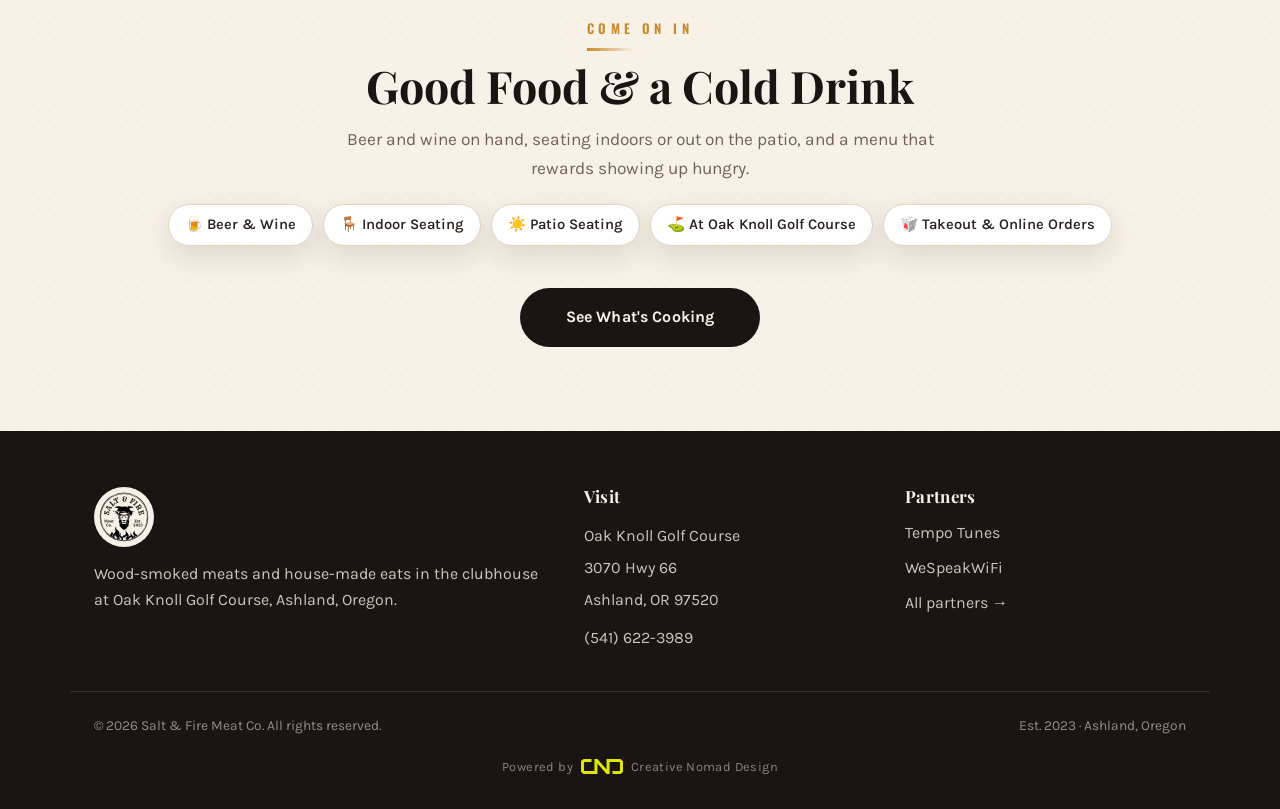
==== commit d08eef5a: "Add Partners page with branded Tempo Tunes + WeSpeakWiFi cards, footer Partners column" ====
--- a/about.html
+++ b/about.html
@@ -21,7 +21,7 @@
   <link rel="preconnect" href="https://fonts.googleapis.com" />
   <link rel="preconnect" href="https://fonts.gstatic.com" crossorigin />
   <link href="https://fonts.googleapis.com/css2?family=Playfair+Display:wght@400;600;700;800&family=Oswald:wght@400;500;600&family=Karla:wght@300;400;500;600;700&display=swap" rel="stylesheet" />
-  <link rel="stylesheet" href="css/styles.css?v=39" />
+  <link rel="stylesheet" href="css/styles.css?v=42" />
 </head>
 <body>
 
@@ -138,6 +138,14 @@
           <li><a href="tel:15416223989">(541) 622-3989</a></li>
         </ul>
       </div>
+      <div>
+        <h4>Partners</h4>
+        <ul class="footer-links">
+          <li><a href="https://www.tempo-tunes.com/" target="_blank" rel="noopener">Tempo Tunes</a></li>
+          <li><a href="https://wespeakwifi.com/" target="_blank" rel="noopener">WeSpeakWiFi</a></li>
+          <li><a href="partners.html">All partners →</a></li>
+        </ul>
+      </div>
     </div>
     <div class="container footer-bottom">
       <span>© 2026 Salt &amp; Fire Meat Co. All rights reserved.</span>
--- a/css/styles.css
+++ b/css/styles.css
@@ -397,7 +397,7 @@
 
 /* ---------- Footer ---------- */
 .site-footer { background: var(--charcoal); color: rgba(247,241,231,.8); padding: 56px 0 30px; }
-.footer-grid { display: grid; grid-template-columns: 1.6fr 1fr; gap: 40px; }
+.footer-grid { display: grid; grid-template-columns: 1.6fr 1fr 1fr; gap: 40px; }
 @media (max-width: 780px) { .footer-grid { grid-template-columns: 1fr; gap: 30px; } }
 .site-footer h4 { color: var(--cream); font-size: 1.05rem; margin-bottom: 14px; letter-spacing: .02em; }
 .site-footer a { color: rgba(247,241,231,.8); }
@@ -536,6 +536,55 @@
   .btn:hover, .feature:hover { transform: none; }
 }
 
+/* Partners page (partners.html) — each card wears its partner's brand */
+/* Tempo Tunes partner card — THEIR brand, not ours: #0a0a0a ground, navBg #241407 header with orange hairline,
+   orange #FF6B35 / yellow #FFC72C, Righteous wordmark, Poppins display, Barlow Semi Condensed body (see Tempo-Tunes DESIGN.md) */
+.partner-tt { background: #0a0a0a; color: #fafafa; border-radius: var(--radius); overflow: hidden; box-shadow: var(--shadow); display: flex; flex-direction: column; transition: transform .18s ease; font-family: "Barlow Semi Condensed", system-ui, sans-serif; text-wrap: pretty; }
+.partner-tt:hover { transform: translateY(-4px); }
+.partner-tt__bar { display: flex; align-items: flex-end; justify-content: center; gap: 12px; background: #241407; border-bottom: 1px solid rgba(255,107,53,.35); padding: 14px 20px 12px; }
+.partner-tt__bar img { width: 46px; height: auto; display: block; }
+.partner-tt__wordmark { font-family: "Righteous", sans-serif; font-weight: 400; font-size: 30px; line-height: 1; letter-spacing: .025em; margin: 0; }
+.tt-o { color: #FF6B35; } .tt-y { color: #FFC72C; }
+.partner-tt__body { padding: 28px 30px 30px; text-align: center; display: flex; flex-direction: column; align-items: center; flex: 1; justify-content: center; }
+.partner-tt__tagline { font-family: "Poppins", system-ui, sans-serif; font-weight: 600; font-size: 1.35rem; line-height: 1.25; color: #fafafa; }
+.partner-tt__copy { color: #a1a1aa; font-size: 1.08rem; line-height: 1.55; margin-top: 10px; max-width: 420px; }
+.partner-tt__free { color: #FFC72C; font-weight: 600; font-size: 1.08rem; margin-top: 12px; }
+.partner-tt__stores { display: flex; flex-wrap: wrap; justify-content: center; gap: 12px; margin-top: 20px; }
+.tt-store { display: inline-flex; align-items: center; gap: 12px; min-width: 190px; padding: 10px 20px; border-radius: 12px; background: #000; border: 1px solid #3f3f46; color: #fafafa; text-align: left; line-height: 1.2; transition: border-color .15s ease; }
+.tt-store:hover, .tt-store:focus-visible { border-color: #FFC72C; }
+.tt-store svg { flex: none; }
+.tt-store__eyebrow { display: block; font-family: "Poppins", system-ui, sans-serif; font-size: 11px; font-weight: 500; letter-spacing: 0; color: #a1a1aa; }
+.tt-store__name { display: block; font-size: 17px; font-weight: 600; color: #fafafa; }
+.partner-tt__web { margin-top: 18px; font-weight: 600; font-size: .95rem; color: #FFC72C; }
+.partner-tt__web:hover { text-decoration: underline; }
+/* WeSpeakWiFi partner card — their palette (navy + signal blue), Poppins 700 display / Open Sans body, mirrors the Tempo Tunes card layout */
+.partner-wsw { position: relative; isolation: isolate; overflow: hidden; display: flex; flex-direction: column; border-radius: var(--radius); box-shadow: var(--shadow); color: #f4f6ff; background: radial-gradient(120% 90% at 100% 100%, #1f3a8a 0%, rgba(31,58,138,0) 60%), linear-gradient(160deg, #0d1430 0%, #131d45 100%); font-family: "Open Sans", system-ui, sans-serif; text-wrap: pretty; transition: transform .18s ease; }
+.partner-wsw:hover { transform: translateY(-4px); }
+.partner-wsw__waves { position: absolute; right: 0; bottom: 0; width: 78%; height: auto; color: #6f8bff; opacity: .16; z-index: -1; pointer-events: none; }
+.partner-wsw__bar { display: flex; align-items: center; justify-content: center; gap: 12px; background: rgba(6,10,28,.72); border-bottom: 1px solid rgba(111,139,255,.4); padding: 14px 20px 12px; min-height: 71px; }
+.wsw-signal { color: #4d6bff; flex: none; }
+.partner-wsw__wordmark { font-family: "Poppins", system-ui, sans-serif; font-weight: 700; font-size: 27px; line-height: 1; letter-spacing: -.01em; color: #fff; margin: 0; }
+.partner-wsw__wordmark span { color: #6f8bff; font-size: .62em; margin-left: 1px; }
+.partner-wsw__body { padding: 28px 30px 30px; text-align: center; display: flex; flex-direction: column; align-items: center; flex: 1; justify-content: center; }
+.partner-wsw__tagline { font-family: "Poppins", system-ui, sans-serif; font-weight: 700; font-size: 1.35rem; line-height: 1.25; color: #fff; }
+.partner-wsw__copy { color: #c3cbe6; font-size: .98rem; line-height: 1.6; margin-top: 10px; max-width: 430px; }
+.partner-wsw__chips { list-style: none; display: flex; flex-wrap: wrap; justify-content: center; gap: 8px; margin: 18px 0 0; padding: 0; }
+.partner-wsw__chips li { font-size: .8rem; font-weight: 600; color: #dbe2ff; padding: 5px 12px; border-radius: 999px; border: 1px solid rgba(111,139,255,.45); background: rgba(77,107,255,.12); }
+.wsw-btn { display: inline-flex; align-items: center; gap: 8px; margin-top: 22px; padding: 12px 26px; border-radius: 8px; background: #3d5afe; color: #fff; font-weight: 600; font-size: 1rem; box-shadow: 0 8px 22px rgba(61,90,254,.4); transition: background .15s ease, transform .15s ease; }
+.wsw-btn:hover { background: #5670ff; color: #fff; transform: translateY(-1px); }
+.partner-wsw__call { margin-top: 16px; font-weight: 600; font-size: .95rem; color: #9db0ff; }
+.partner-wsw__call:hover { text-decoration: underline; color: #c3cfff; }
+/* signal arcs light up one after another, then rest */
+@keyframes wsw-ping { 0%, 100% { opacity: .25; } 20%, 60% { opacity: 1; } }
+.wsw-signal__a1, .wsw-signal__a2, .wsw-signal__a3 { animation: wsw-ping 2.4s ease-in-out infinite; }
+.wsw-signal__a2 { animation-delay: .3s; } .wsw-signal__a3 { animation-delay: .6s; }
+@keyframes wsw-ripple { 0% { opacity: .05; } 50% { opacity: .22; } 100% { opacity: .05; } }
+.partner-wsw__waves circle { animation: wsw-ripple 4.8s ease-in-out infinite; }
+.partner-wsw__waves circle:nth-child(2) { animation-delay: .5s; } .partner-wsw__waves circle:nth-child(3) { animation-delay: 1s; }
+.partner-wsw__waves circle:nth-child(4) { animation-delay: 1.5s; } .partner-wsw__waves circle:nth-child(5) { animation-delay: 2s; }
+@media (prefers-reduced-motion: reduce) { .wsw-signal path, .partner-wsw__waves circle { animation: none; opacity: 1; } }
+.sr-only { position: absolute; width: 1px; height: 1px; padding: 0; margin: -1px; overflow: hidden; clip: rect(0,0,0,0); white-space: nowrap; border: 0; }
+
 /* utility */
 .mt-0{margin-top:0}.mt-1{margin-top:14px}.mt-2{margin-top:28px}.mt-3{margin-top:42px}
 .placeholder-note { display:inline-flex; align-items:center; gap:8px; font-size:.82rem; color: var(--muted); margin-top:10px; }
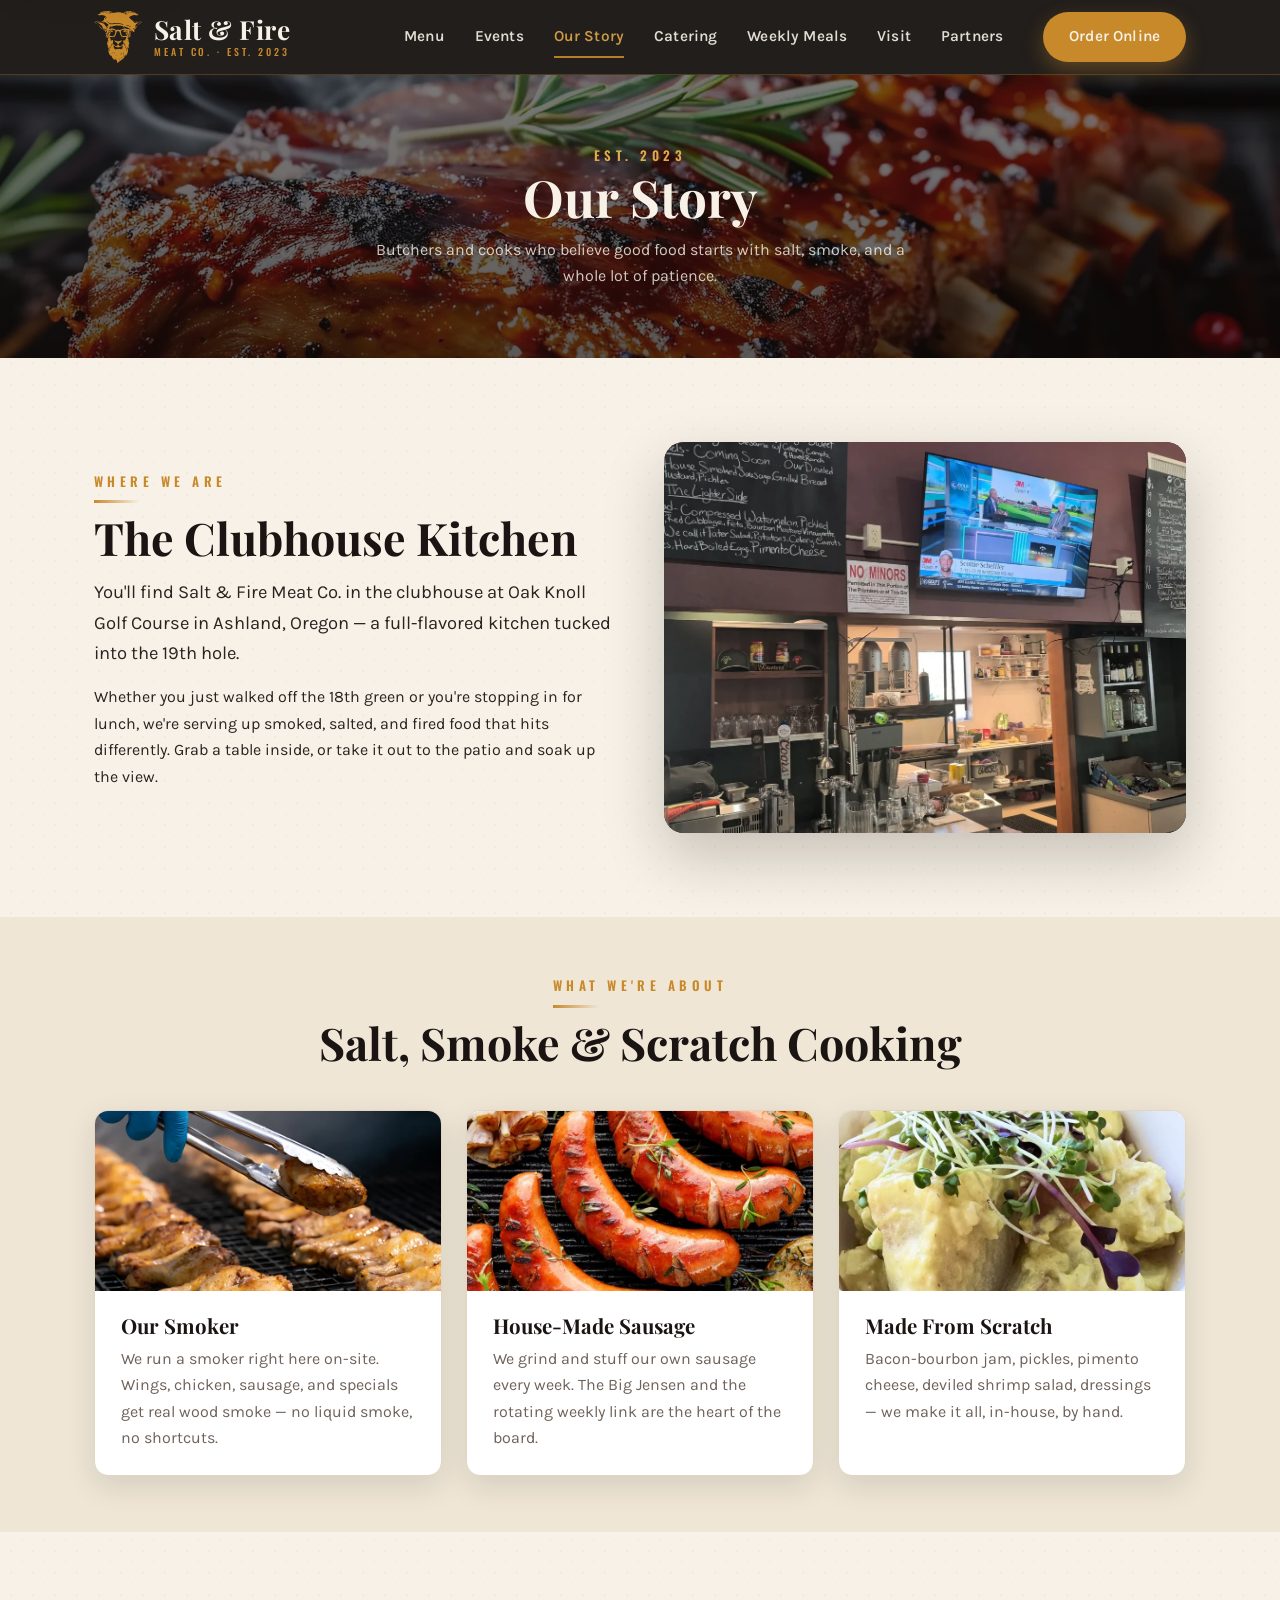
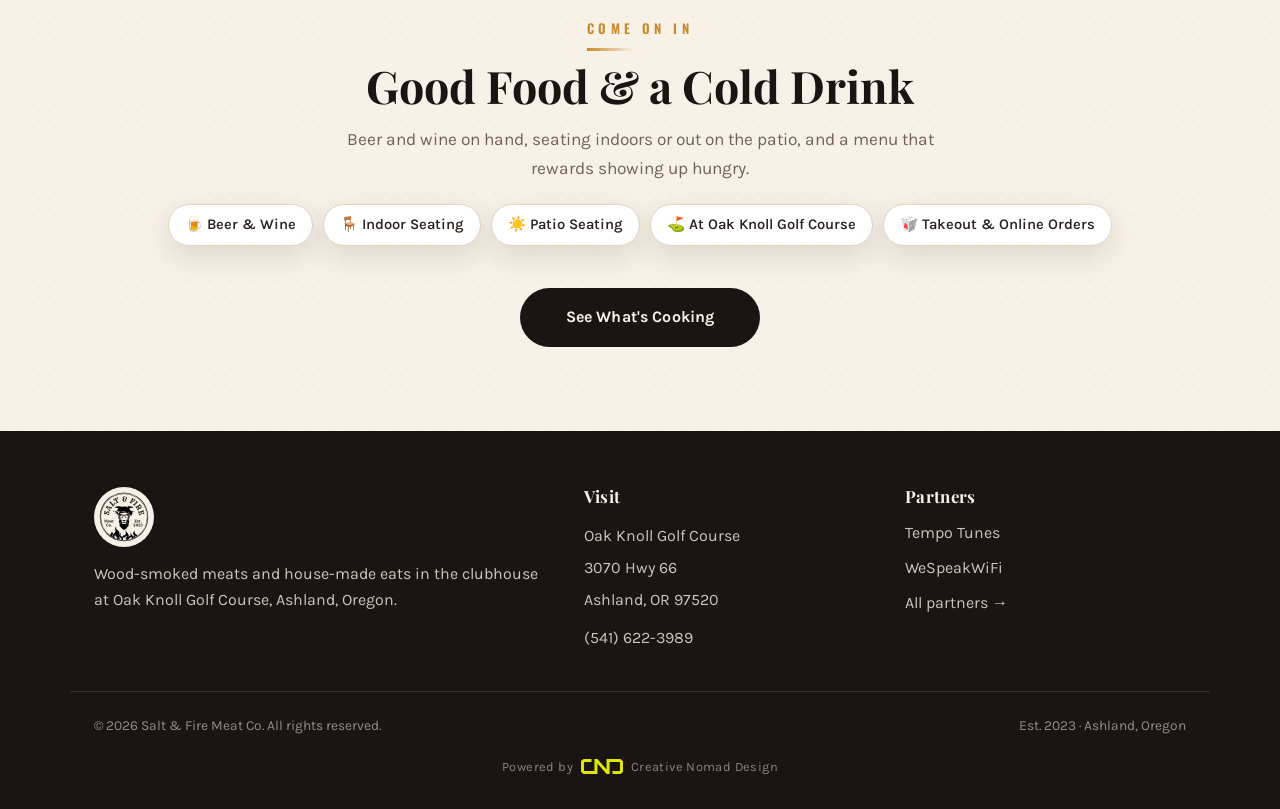
==== commit 7667b324: "Nav: drop Home, add Partners; Tempo Tunes golf strip on Visit" ====
--- a/about.html
+++ b/about.html
@@ -21,7 +21,7 @@
   <link rel="preconnect" href="https://fonts.googleapis.com" />
   <link rel="preconnect" href="https://fonts.gstatic.com" crossorigin />
   <link href="https://fonts.googleapis.com/css2?family=Playfair+Display:wght@400;600;700;800&family=Oswald:wght@400;500;600&family=Karla:wght@300;400;500;600;700&display=swap" rel="stylesheet" />
-  <link rel="stylesheet" href="css/styles.css?v=42" />
+  <link rel="stylesheet" href="css/styles.css?v=44" />
 </head>
 <body>
 
@@ -38,13 +38,13 @@
       </a>
       <button class="nav__toggle" aria-label="Open menu" aria-expanded="false" aria-controls="nav-links"><span></span><span></span><span></span></button>
       <nav class="nav__links" id="nav-links">
-        <a href="index.html" data-page="index.html">Home</a>
         <a href="menu.html" data-page="menu.html">Menu</a>
         <a href="events.html" data-page="events.html">Events</a>
         <a href="about.html" data-page="about.html">Our Story</a>
         <a href="catering.html" data-page="catering.html">Catering</a>
         <a href="preorders.html" data-page="preorders.html">Weekly Meals</a>
         <a href="location.html" data-page="location.html">Visit</a>
+        <a href="partners.html" data-page="partners.html">Partners</a>
         <a class="btn btn--primary btn--sm nav__cta" href="menu.html#order">Order Online</a>
       </nav>
     </div>
--- a/css/styles.css
+++ b/css/styles.css
@@ -547,8 +547,15 @@
 .tt-o { color: #FF6B35; } .tt-y { color: #FFC72C; }
 .partner-tt__body { padding: 28px 30px 30px; text-align: center; display: flex; flex-direction: column; align-items: center; flex: 1; justify-content: center; }
 .partner-tt__tagline { font-family: "Poppins", system-ui, sans-serif; font-weight: 600; font-size: 1.35rem; line-height: 1.25; color: #fafafa; }
-.partner-tt__copy { color: #a1a1aa; font-size: 1.08rem; line-height: 1.55; margin-top: 10px; max-width: 420px; }
-.partner-tt__free { color: #FFC72C; font-weight: 600; font-size: 1.08rem; margin-top: 12px; }
+.partner-tt__copy { color: #a1a1aa; font-size: 1.05rem; line-height: 1.55; margin-top: 14px; max-width: 430px; }
+.partner-tt__free { color: #FFC72C; font-weight: 600; font-size: 1.08rem; margin-top: 4px; }
+.tt-golf { display: flex; align-items: flex-start; gap: 11px; text-align: left; margin-top: 16px; padding: 12px 16px; border: 1px solid rgba(255,199,44,.38); border-radius: 12px; background: rgba(255,107,53,.08); max-width: 430px; }
+.tt-golf svg { flex: none; margin-top: 3px; }
+.tt-golf p { color: #f0e6d2; font-size: 1rem; line-height: 1.45; }
+.tt-golf b { color: #FFC72C; font-weight: 600; }
+.tt-modes { list-style: none; display: flex; flex-wrap: wrap; justify-content: center; gap: 8px; margin: 16px 0 0; padding: 0; }
+.tt-modes li { font-family: "Poppins", system-ui, sans-serif; font-size: .78rem; font-weight: 600; letter-spacing: .04em; text-transform: uppercase; color: #FFC72C; padding: 5px 14px; border-radius: 999px; border: 1px solid rgba(255,199,44,.4); }
+.partner-tt__count { color: #a1a1aa; font-size: 1.02rem; margin-top: 16px; }
 .partner-tt__stores { display: flex; flex-wrap: wrap; justify-content: center; gap: 12px; margin-top: 20px; }
 .tt-store { display: inline-flex; align-items: center; gap: 12px; min-width: 190px; padding: 10px 20px; border-radius: 12px; background: #000; border: 1px solid #3f3f46; color: #fafafa; text-align: left; line-height: 1.2; transition: border-color .15s ease; }
 .tt-store:hover, .tt-store:focus-visible { border-color: #FFC72C; }
@@ -583,6 +590,22 @@
 .partner-wsw__waves circle:nth-child(2) { animation-delay: .5s; } .partner-wsw__waves circle:nth-child(3) { animation-delay: 1s; }
 .partner-wsw__waves circle:nth-child(4) { animation-delay: 1.5s; } .partner-wsw__waves circle:nth-child(5) { animation-delay: 2s; }
 @media (prefers-reduced-motion: reduce) { .wsw-signal path, .partner-wsw__waves circle { animation: none; opacity: 1; } }
+/* Tempo Tunes golf strip — Visit page, above the order CTA */
+.tt-strip { display: grid; grid-template-columns: auto 1fr auto; align-items: center; gap: 28px;
+  background: #0a0a0a; border-radius: var(--radius); padding: 24px 30px; box-shadow: var(--shadow);
+  font-family: "Barlow Semi Condensed", system-ui, sans-serif; position: relative; overflow: hidden; }
+.tt-strip::before { content: ""; position: absolute; inset: 0 auto 0 0; width: 5px; background: linear-gradient(#FF6B35, #FFC72C); }
+.tt-strip__brand { display: flex; align-items: flex-end; gap: 9px; padding-right: 26px; border-right: 1px solid rgba(255,199,44,.25); }
+.tt-strip__brand img { width: 40px; height: auto; display: block; }
+.tt-strip__wordmark { font-family: "Righteous", sans-serif; font-size: 23px; line-height: 1; letter-spacing: .02em; }
+.tt-strip__head { font-family: "Poppins", system-ui, sans-serif; font-weight: 600; font-size: 1.22rem; color: #fafafa; }
+.tt-strip__flag { color: #FFC72C; display: inline-block; vertical-align: -3px; margin-right: 10px; }
+.tt-strip__sub { color: #a1a1aa; font-size: 1rem; margin-top: 5px; max-width: 62ch; }
+.tt-strip__cta { flex: none; white-space: nowrap; display: inline-flex; align-items: center; padding: 12px 26px; border-radius: 10px;
+  background: #FFC72C; color: #0a0a0a; font-family: "Poppins", system-ui, sans-serif; font-weight: 600; font-size: 1rem; }
+.tt-strip__cta:hover { background: #FF6B35; color: #0a0a0a; }
+@media (max-width: 860px) { .tt-strip { grid-template-columns: 1fr; text-align: center; justify-items: center; gap: 16px; }
+  .tt-strip__brand { border-right: 0; padding-right: 0; border-bottom: 1px solid rgba(255,199,44,.25); padding-bottom: 14px; } }
 .sr-only { position: absolute; width: 1px; height: 1px; padding: 0; margin: -1px; overflow: hidden; clip: rect(0,0,0,0); white-space: nowrap; border: 0; }
 
 /* utility */
